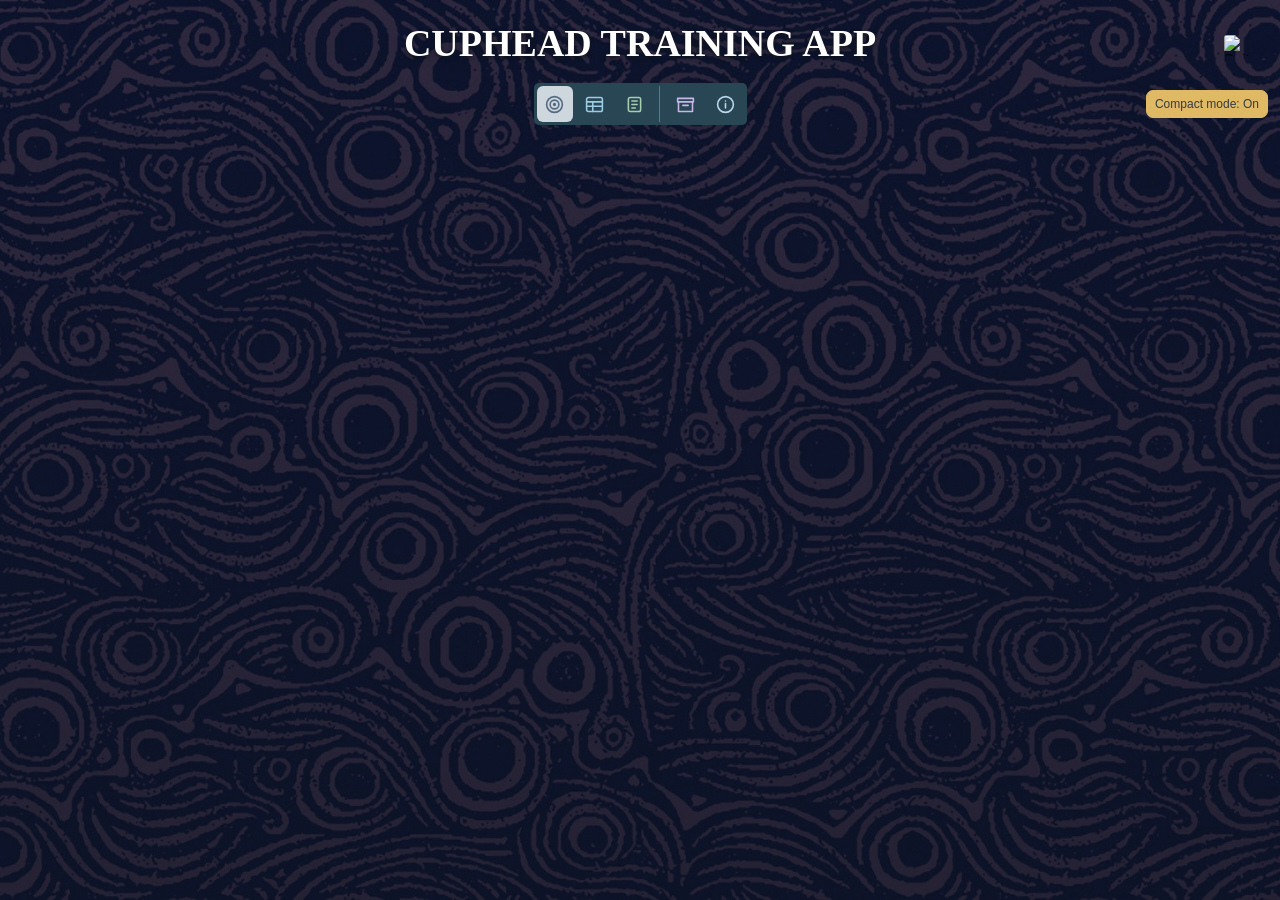
==== Web/app-shell.html @ 6b04f8a5 "Release v1.1.7 with rebalanced 1.1+ rank targets" ====
<!doctype html>
<html lang="en">
<head>
<meta charset="utf-8">
<meta name="viewport" content="width=device-width,initial-scale=1">
<title>Cuphead Training App</title>
<style>
html,body{width:100%;height:100%;margin:0;overflow:hidden;background:#11092c}#pages{position:relative;width:100%;height:100%}iframe{position:absolute;inset:0;width:100%;height:100%;border:0;background:#11092c}iframe[hidden]{display:none}
</style>
</head>
<body><div id="pages">
<iframe id="training" title="Training" src="index.html?v=vanilla-ils"></iframe>
<iframe id="time-table" title="Time Table" data-src="index2.html?v=vanilla-ils" hidden></iframe>
<iframe id="attempt-log" title="Attempt Log" data-src="autolog.html?v=vanilla-ils" hidden></iframe>
<iframe id="info" title="Info" data-src="info.html?v=icon-accents" hidden></iframe>
<iframe id="backups" title="Backups" data-src="backups.html?v=icon-accents" hidden></iframe>
</div>
<script src="js/sound-effects.js"></script>
<script src="js/app-shell.js?v=pt-title"></script>
</body></html>
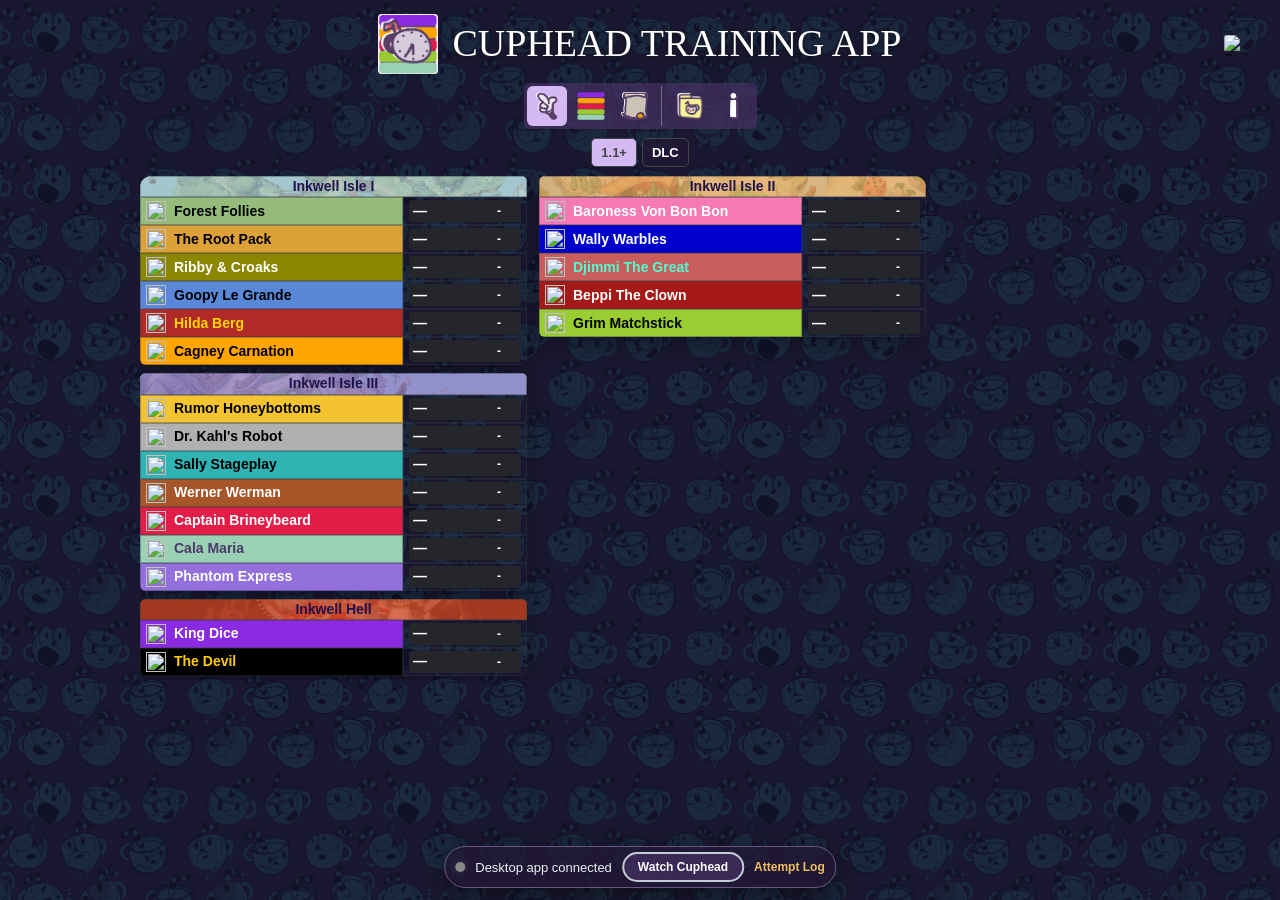
==== commit 6d5ec0af: "Release v1.1.8 with refreshed training layout and assets" ====
--- a/Web/app-shell.html
+++ b/Web/app-shell.html
@@ -4,17 +4,35 @@
 <meta charset="utf-8">
 <meta name="viewport" content="width=device-width,initial-scale=1">
 <title>Cuphead Training App</title>
+<link rel="icon" type="image/png" href="assets/icons/app-logo-small.png">
 <style>
-html,body{width:100%;height:100%;margin:0;overflow:hidden;background:#11092c}#pages{position:relative;width:100%;height:100%}iframe{position:absolute;inset:0;width:100%;height:100%;border:0;background:#11092c}iframe[hidden]{display:none}
+html,body{width:100%;height:100%;margin:0;overflow:hidden;background:#19182c}
+#pages{position:relative;width:100%;height:100%;overflow:hidden}
+#pages::before{
+    --tile-width:360px;
+    --tile-height:463px;
+    content:"";
+    position:absolute;
+    inset:calc(-1 * var(--tile-height)) 0 0 calc(-1 * var(--tile-width));
+    background:url("assets/backgrounds/cuphead-pattern.png") repeat;
+    background-size:var(--tile-width) var(--tile-height);
+    animation:pattern-drift 180s linear infinite;
+}
+@keyframes pattern-drift {
+    to { transform:translate3d(var(--tile-width),var(--tile-height),0); }
+}
+@media (prefers-reduced-motion:reduce) { #pages::before{animation:none} }
+iframe{position:absolute;inset:0;width:100%;height:100%;border:0}
+iframe[hidden]{display:none}
 </style>
 </head>
 <body><div id="pages">
-<iframe id="training" title="Training" src="index.html?v=vanilla-ils"></iframe>
-<iframe id="time-table" title="Time Table" data-src="index2.html?v=vanilla-ils" hidden></iframe>
-<iframe id="attempt-log" title="Attempt Log" data-src="autolog.html?v=vanilla-ils" hidden></iframe>
-<iframe id="info" title="Info" data-src="info.html?v=icon-accents" hidden></iframe>
-<iframe id="backups" title="Backups" data-src="backups.html?v=icon-accents" hidden></iframe>
+<iframe id="training" title="Training" src="index.html?v=1.1.8"></iframe>
+<iframe id="time-table" title="Time Table" data-src="index2.html?v=1.1.8" hidden></iframe>
+<iframe id="attempt-log" title="Attempt Log" data-src="autolog.html?v=1.1.8" hidden></iframe>
+<iframe id="info" title="Info" data-src="info.html?v=1.1.8" hidden></iframe>
+<iframe id="backups" title="Backups" data-src="backups.html?v=1.1.8" hidden></iframe>
 </div>
-<script src="js/sound-effects.js"></script>
-<script src="js/app-shell.js?v=pt-title"></script>
+<script src="js/sound-effects.js?v=1.1.8"></script>
+<script src="js/app-shell.js?v=1.1.8"></script>
 </body></html>
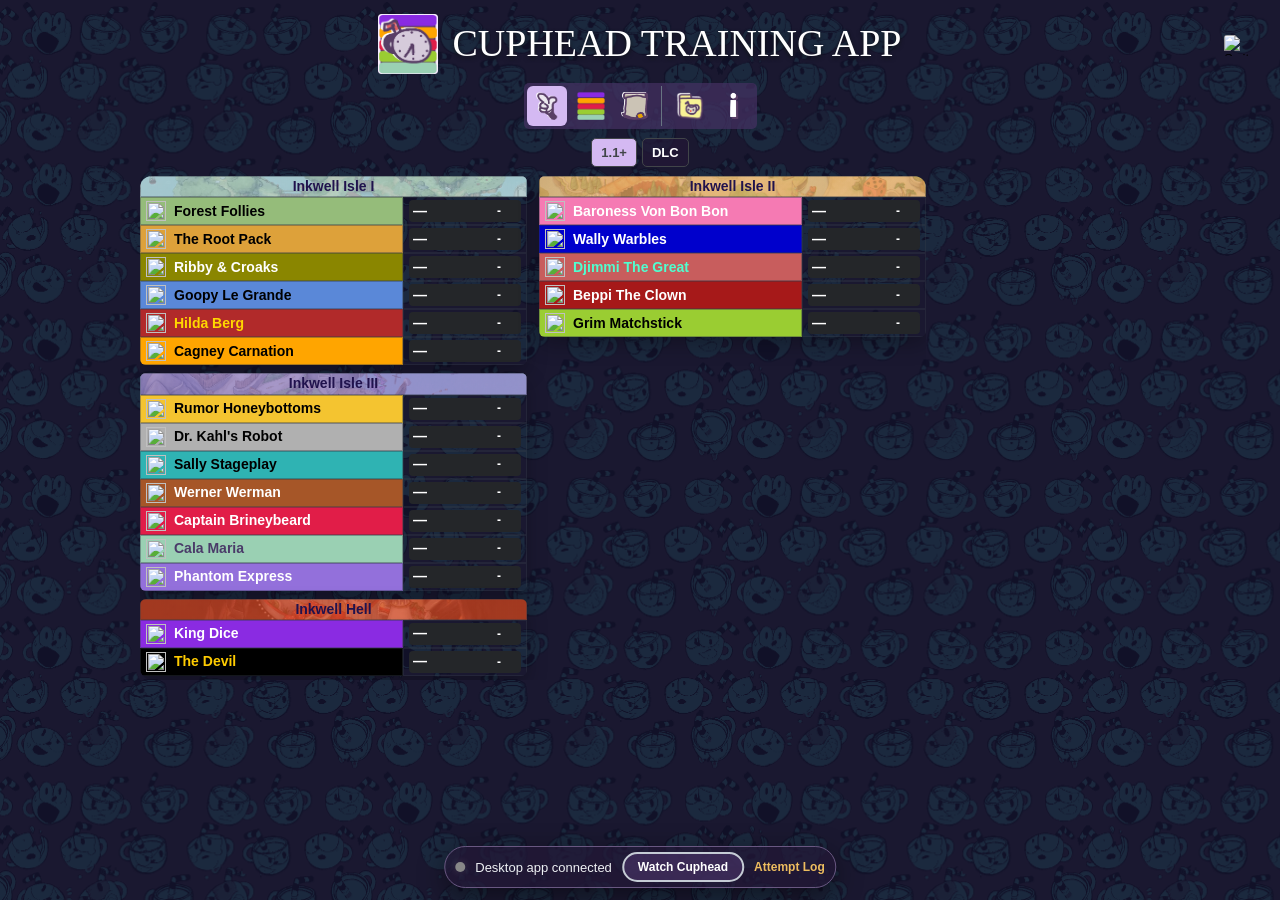
==== commit dfad89ad: "Set the Windows release version to v1.2.0" ====
--- a/Web/app-shell.html
+++ b/Web/app-shell.html
@@ -27,12 +27,12 @@
 </style>
 </head>
 <body><div id="pages">
-<iframe id="training" title="Training" src="index.html?v=1.1.8"></iframe>
-<iframe id="time-table" title="Time Table" data-src="index2.html?v=1.1.8" hidden></iframe>
-<iframe id="attempt-log" title="Attempt Log" data-src="autolog.html?v=1.1.8" hidden></iframe>
-<iframe id="info" title="Info" data-src="info.html?v=1.1.8" hidden></iframe>
-<iframe id="backups" title="Backups" data-src="backups.html?v=1.1.8" hidden></iframe>
+<iframe id="training" title="Training" src="index.html?v=1.2.0"></iframe>
+<iframe id="time-table" title="Time Table" data-src="index2.html?v=1.2.0" hidden></iframe>
+<iframe id="attempt-log" title="Attempt Log" data-src="autolog.html?v=1.2.0" hidden></iframe>
+<iframe id="info" title="Info" data-src="info.html?v=1.2.0" hidden></iframe>
+<iframe id="backups" title="Backups" data-src="backups.html?v=1.2.0" hidden></iframe>
 </div>
-<script src="js/sound-effects.js?v=1.1.8"></script>
-<script src="js/app-shell.js?v=1.1.8"></script>
+<script src="js/sound-effects.js?v=1.2.0"></script>
+<script src="js/app-shell.js?v=1.2.0"></script>
 </body></html>
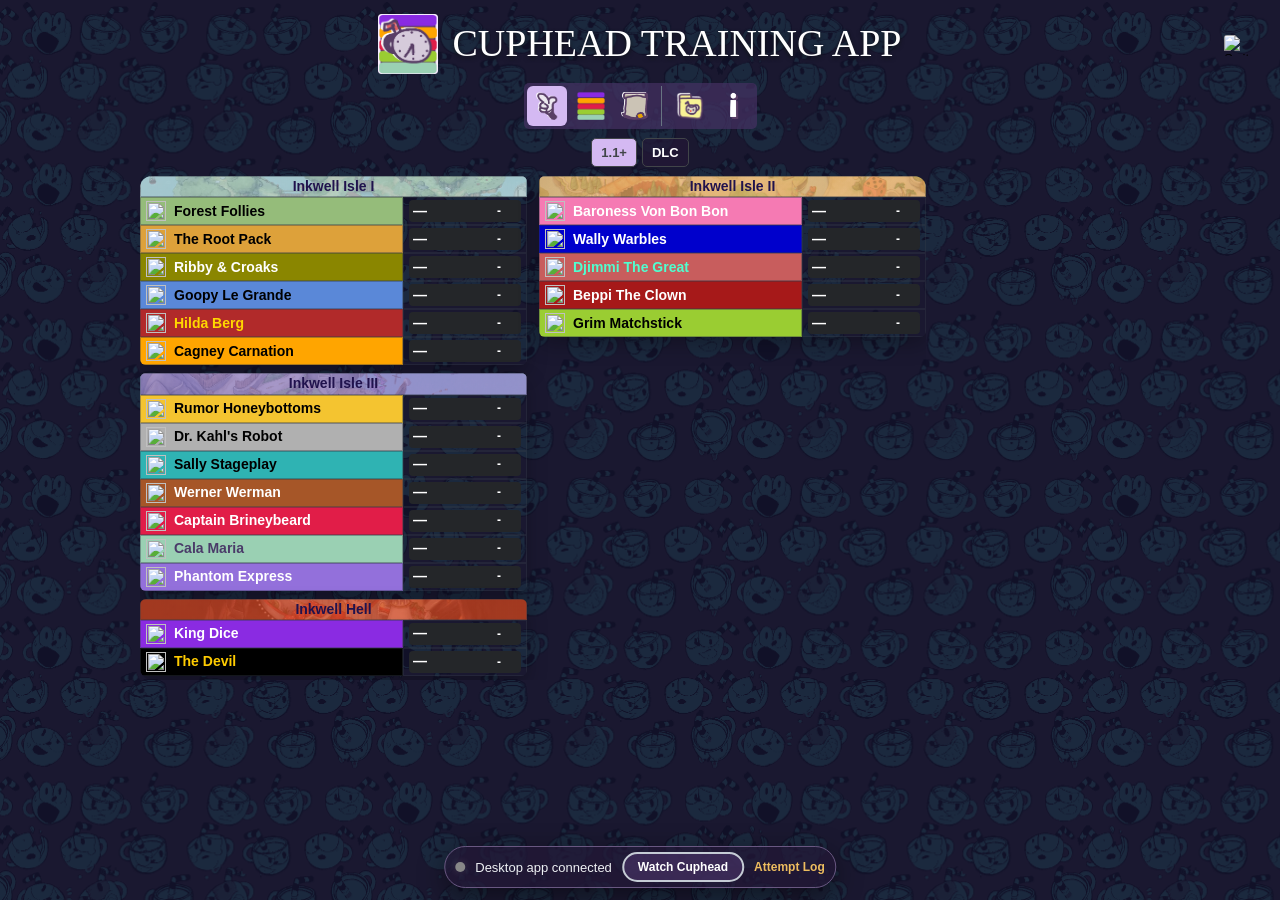
==== commit 746d313d: "Add a palette picker next to the language flag" ====
--- a/Web/app-shell.html
+++ b/Web/app-shell.html
@@ -5,6 +5,7 @@
 <meta name="viewport" content="width=device-width,initial-scale=1">
 <title>Cuphead Training App</title>
 <link rel="icon" type="image/png" href="assets/icons/app-logo-small.png">
+<script src="js/site-palette.js?v=flag-palette"></script>
 <style>
 html,body{width:100%;height:100%;margin:0;overflow:hidden;background:#19182c}
 #pages{position:relative;width:100%;height:100%;overflow:hidden}
@@ -16,6 +17,7 @@
     inset:calc(-1 * var(--tile-height)) 0 0 calc(-1 * var(--tile-width));
     background:url("assets/backgrounds/cuphead-pattern.png") repeat;
     background-size:var(--tile-width) var(--tile-height);
+    filter:hue-rotate(calc((var(--site-hue, 265) - 265) * 1deg));
     animation:pattern-drift 180s linear infinite;
 }
 @keyframes pattern-drift {
@@ -27,12 +29,12 @@
 </style>
 </head>
 <body><div id="pages">
-<iframe id="training" title="Training" src="index.html?v=1.2.0"></iframe>
-<iframe id="time-table" title="Time Table" data-src="index2.html?v=1.2.0" hidden></iframe>
-<iframe id="attempt-log" title="Attempt Log" data-src="autolog.html?v=1.2.0" hidden></iframe>
-<iframe id="info" title="Info" data-src="info.html?v=1.2.0" hidden></iframe>
-<iframe id="backups" title="Backups" data-src="backups.html?v=1.2.0" hidden></iframe>
+<iframe id="training" title="Training" src="index.html?v=1.2.1"></iframe>
+<iframe id="time-table" title="Time Table" data-src="index2.html?v=1.2.1" hidden></iframe>
+<iframe id="attempt-log" title="Attempt Log" data-src="autolog.html?v=1.2.1" hidden></iframe>
+<iframe id="info" title="Info" data-src="info.html?v=1.2.1" hidden></iframe>
+<iframe id="backups" title="Backups" data-src="backups.html?v=1.2.1" hidden></iframe>
 </div>
-<script src="js/sound-effects.js?v=1.2.0"></script>
-<script src="js/app-shell.js?v=1.2.0"></script>
+<script src="js/sound-effects.js?v=1.2.1"></script>
+<script src="js/app-shell.js?v=1.2.1"></script>
 </body></html>
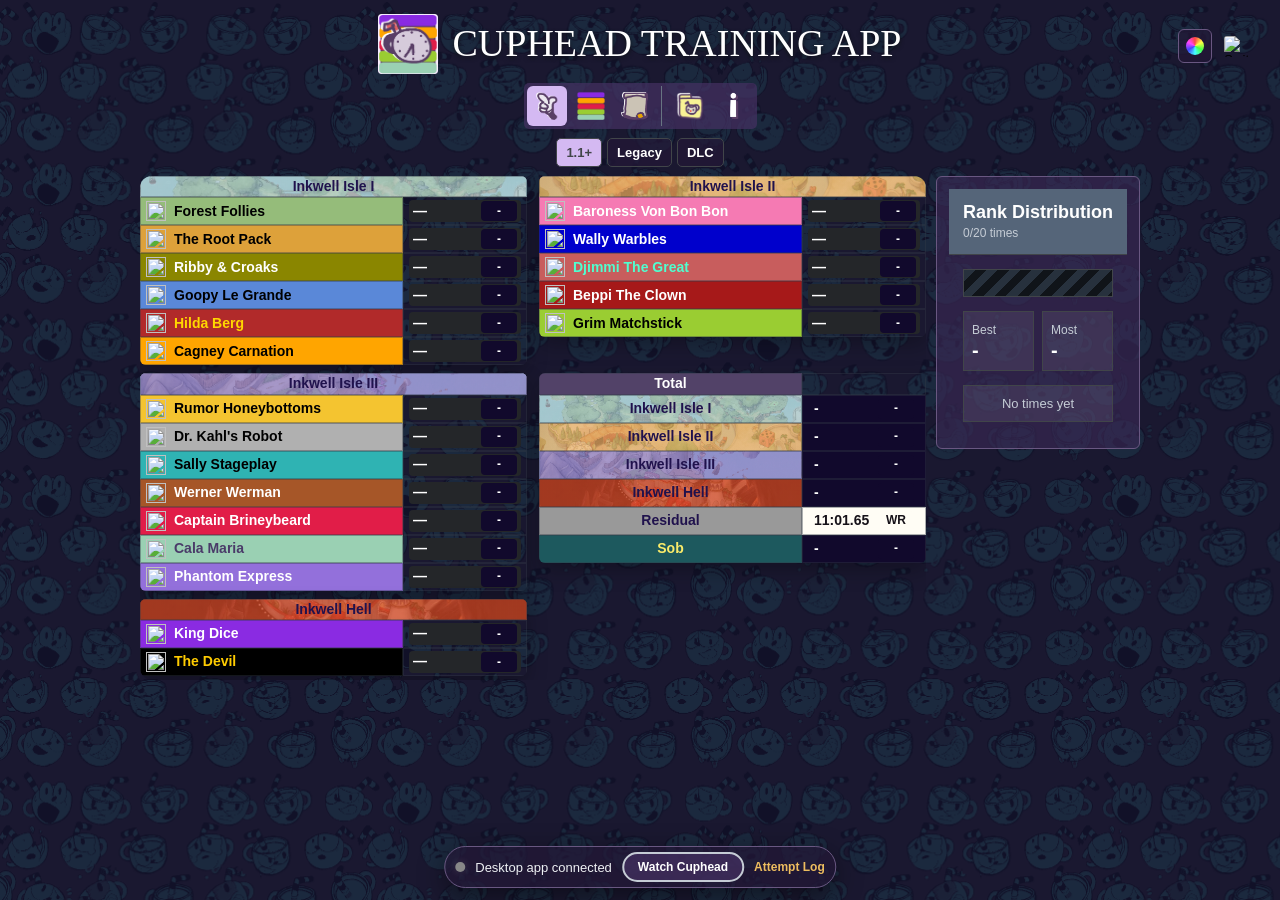
==== commit f77f6e7e: "Release v1.2.2 with category sync, pinned tables and faster statistics" ====
--- a/Web/app-shell.html
+++ b/Web/app-shell.html
@@ -5,36 +5,16 @@
 <meta name="viewport" content="width=device-width,initial-scale=1">
 <title>Cuphead Training App</title>
 <link rel="icon" type="image/png" href="assets/icons/app-logo-small.png">
-<script src="js/site-palette.js?v=flag-palette"></script>
-<style>
-html,body{width:100%;height:100%;margin:0;overflow:hidden;background:#19182c}
-#pages{position:relative;width:100%;height:100%;overflow:hidden}
-#pages::before{
-    --tile-width:360px;
-    --tile-height:463px;
-    content:"";
-    position:absolute;
-    inset:calc(-1 * var(--tile-height)) 0 0 calc(-1 * var(--tile-width));
-    background:url("assets/backgrounds/cuphead-pattern.png") repeat;
-    background-size:var(--tile-width) var(--tile-height);
-    filter:hue-rotate(calc((var(--site-hue, 265) - 265) * 1deg));
-    animation:pattern-drift 180s linear infinite;
-}
-@keyframes pattern-drift {
-    to { transform:translate3d(var(--tile-width),var(--tile-height),0); }
-}
-@media (prefers-reduced-motion:reduce) { #pages::before{animation:none} }
-iframe{position:absolute;inset:0;width:100%;height:100%;border:0}
-iframe[hidden]{display:none}
-</style>
+<script src="js/site-palette.js?v=web-cleanup"></script>
+<link rel="stylesheet" href="css/app-shell.css?v=web-cleanup">
 </head>
 <body><div id="pages">
-<iframe id="training" title="Training" src="index.html?v=1.2.1"></iframe>
-<iframe id="time-table" title="Time Table" data-src="index2.html?v=1.2.1" hidden></iframe>
-<iframe id="attempt-log" title="Attempt Log" data-src="autolog.html?v=1.2.1" hidden></iframe>
-<iframe id="info" title="Info" data-src="info.html?v=1.2.1" hidden></iframe>
-<iframe id="backups" title="Backups" data-src="backups.html?v=1.2.1" hidden></iframe>
+<iframe id="training" title="Training" src="index.html?v=table-category-update"></iframe>
+<iframe id="time-table" title="Time Table" data-src="index2.html?v=table-category-update" hidden></iframe>
+<iframe id="attempt-log" title="Attempt Log" data-src="autolog.html?v=table-category-update" hidden></iframe>
+<iframe id="info" title="Info" data-src="info.html?v=table-category-update" hidden></iframe>
+<iframe id="backups" title="Backups" data-src="backups.html?v=table-category-update" hidden></iframe>
 </div>
-<script src="js/sound-effects.js?v=1.2.1"></script>
-<script src="js/app-shell.js?v=1.2.1"></script>
+<script src="js/sound-effects.js?v=web-cleanup"></script>
+<script src="js/app-shell.js?v=table-category-update"></script>
 </body></html>
--- a/Web/css/app-shell.css
+++ b/Web/css/app-shell.css
@@ -0,0 +1,9 @@
+html,body{width:100%;height:100%;margin:0;overflow:hidden;background:#19182c}
+#pages{position:relative;width:100%;height:100%;overflow:hidden}
+#pages:before{--tile-width:360px;--tile-height:463px;content:"";position:absolute;inset:calc(-1 * var(--tile-height)) 0 0 calc(-1 * var(--tile-width));background:url(../assets/backgrounds/cuphead-pattern.png) repeat;background-size:var(--tile-width) var(--tile-height);filter:hue-rotate(calc((var(--site-hue, 265) - 265) * 1deg));animation:pattern-drift 180s linear infinite}
+@keyframes pattern-drift{
+to{transform:translate3d(var(--tile-width),var(--tile-height),0)}}
+@media(prefers-reduced-motion:reduce){
+#pages:before{animation:none}}
+iframe{position:absolute;inset:0;width:100%;height:100%;border:0}
+iframe[hidden]{display:none}
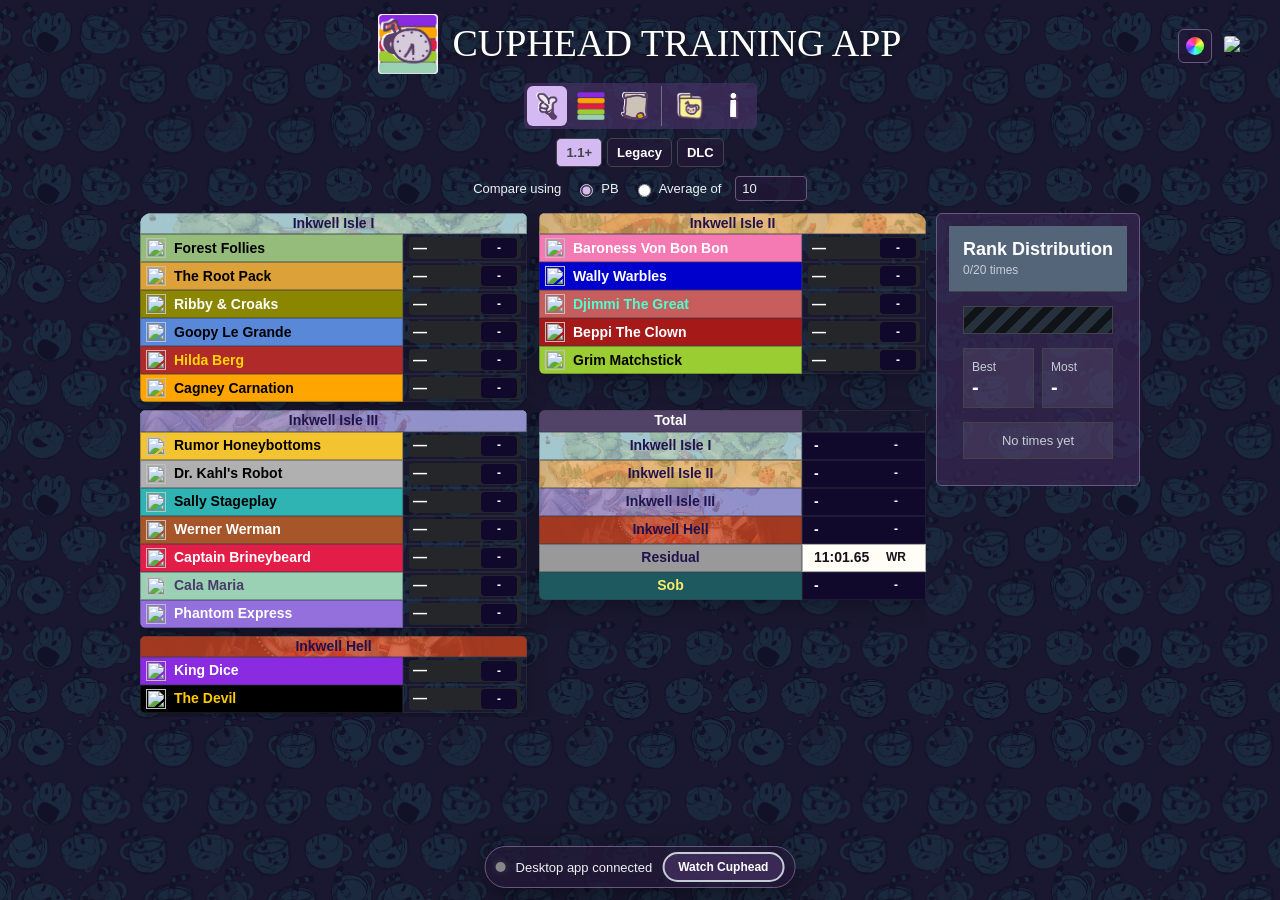
==== commit ecf03a18: "Release v1.3.0 with compact attempt grids and rendering optimizations" ====
--- a/Web/app-shell.html
+++ b/Web/app-shell.html
@@ -5,16 +5,16 @@
 <meta name="viewport" content="width=device-width,initial-scale=1">
 <title>Cuphead Training App</title>
 <link rel="icon" type="image/png" href="assets/icons/app-logo-small.png">
-<script src="js/site-palette.js?v=web-cleanup"></script>
-<link rel="stylesheet" href="css/app-shell.css?v=web-cleanup">
+<script src="js/site-palette.js?v=performance-pass"></script>
+<link rel="stylesheet" href="css/app-shell.css?v=performance-pass">
 </head>
 <body><div id="pages">
-<iframe id="training" title="Training" src="index.html?v=table-category-update"></iframe>
-<iframe id="time-table" title="Time Table" data-src="index2.html?v=table-category-update" hidden></iframe>
-<iframe id="attempt-log" title="Attempt Log" data-src="autolog.html?v=table-category-update" hidden></iframe>
-<iframe id="info" title="Info" data-src="info.html?v=table-category-update" hidden></iframe>
-<iframe id="backups" title="Backups" data-src="backups.html?v=table-category-update" hidden></iframe>
+<iframe id="training" title="Training" src="index.html?v=performance-pass"></iframe>
+<iframe id="time-table" title="Time Table" data-src="index2.html?v=performance-pass" hidden></iframe>
+<iframe id="attempt-log" title="Attempt Log" data-src="autolog.html?v=shared-attempt-grid" hidden></iframe>
+<iframe id="info" title="Info" data-src="info.html?v=performance-pass" hidden></iframe>
+<iframe id="backups" title="Backups" data-src="backups.html?v=performance-pass" hidden></iframe>
 </div>
 <script src="js/sound-effects.js?v=web-cleanup"></script>
-<script src="js/app-shell.js?v=table-category-update"></script>
+<script src="js/app-shell.js?v=performance-pass"></script>
 </body></html>
--- a/Web/css/app-shell.css
+++ b/Web/css/app-shell.css
@@ -1,9 +1,10 @@
 html,body{width:100%;height:100%;margin:0;overflow:hidden;background:#19182c}
 #pages{position:relative;width:100%;height:100%;overflow:hidden}
-#pages:before{--tile-width:360px;--tile-height:463px;content:"";position:absolute;inset:calc(-1 * var(--tile-height)) 0 0 calc(-1 * var(--tile-width));background:url(../assets/backgrounds/cuphead-pattern.png) repeat;background-size:var(--tile-width) var(--tile-height);filter:hue-rotate(calc((var(--site-hue, 265) - 265) * 1deg));animation:pattern-drift 180s linear infinite}
+#pages:before{--tile-width:360px;--tile-height:463px;content:"";position:absolute;inset:calc(-1 * var(--tile-height)) 0 0 calc(-1 * var(--tile-width));background:var(--pattern-image,url(../assets/backgrounds/cuphead-pattern.png)) repeat;background-size:var(--tile-width) var(--tile-height);animation:pattern-drift 180s steps(2700,end) infinite}
 @keyframes pattern-drift{
 to{transform:translate3d(var(--tile-width),var(--tile-height),0)}}
 @media(prefers-reduced-motion:reduce){
 #pages:before{animation:none}}
 iframe{position:absolute;inset:0;width:100%;height:100%;border:0}
 iframe[hidden]{display:none}
+html.is-scrolling #pages:before{animation-play-state:paused}
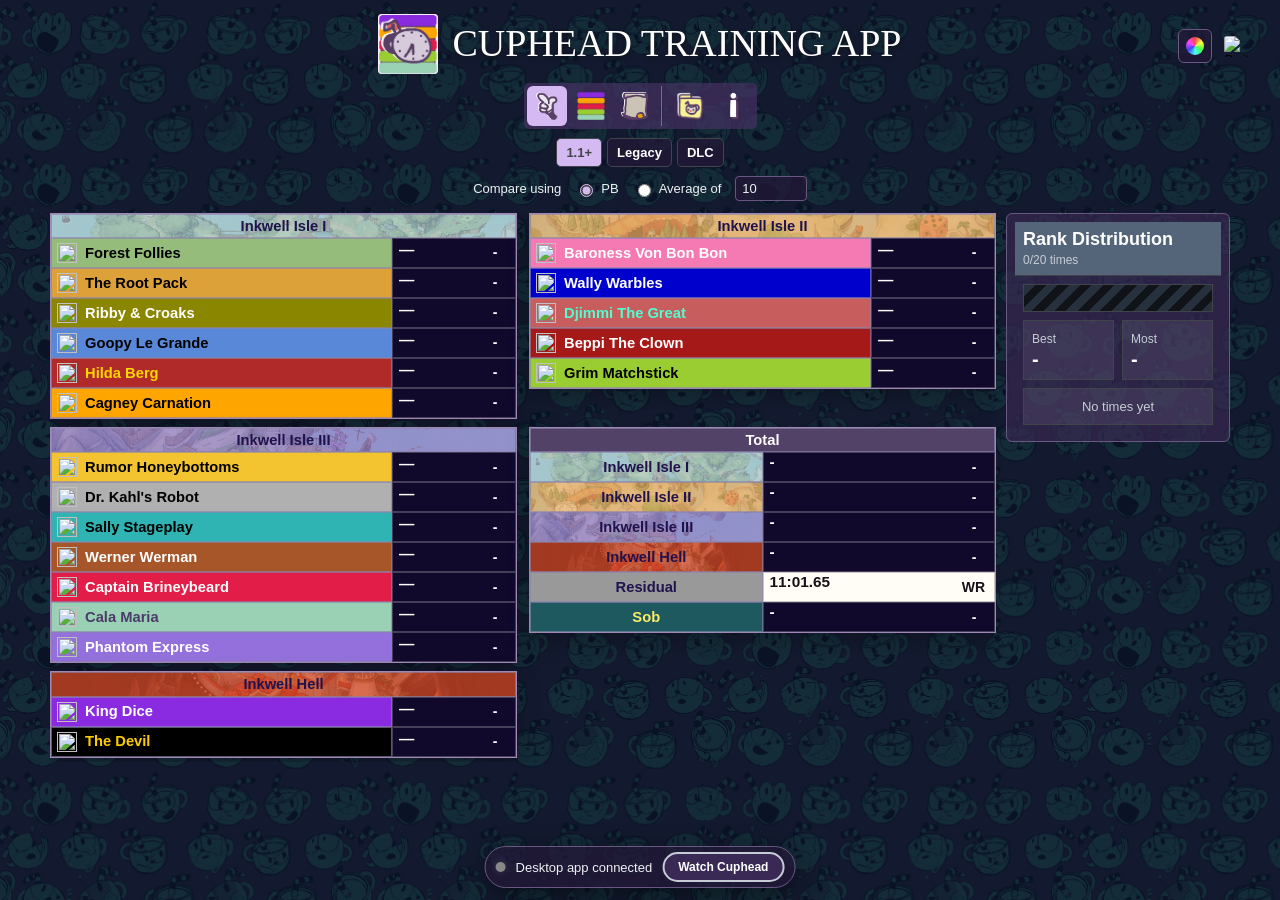
==== commit e465dfce: "Release v1.3.1 with stable graph points and Training layout fixes" ====
--- a/Web/app-shell.html
+++ b/Web/app-shell.html
@@ -5,15 +5,15 @@
 <meta name="viewport" content="width=device-width,initial-scale=1">
 <title>Cuphead Training App</title>
 <link rel="icon" type="image/png" href="assets/icons/app-logo-small.png">
-<script src="js/site-palette.js?v=performance-pass"></script>
+<script src="js/site-palette.js?v=background-hue-offset"></script>
 <link rel="stylesheet" href="css/app-shell.css?v=performance-pass">
 </head>
 <body><div id="pages">
-<iframe id="training" title="Training" src="index.html?v=performance-pass"></iframe>
-<iframe id="time-table" title="Time Table" data-src="index2.html?v=performance-pass" hidden></iframe>
-<iframe id="attempt-log" title="Attempt Log" data-src="autolog.html?v=shared-attempt-grid" hidden></iframe>
-<iframe id="info" title="Info" data-src="info.html?v=performance-pass" hidden></iframe>
-<iframe id="backups" title="Backups" data-src="backups.html?v=performance-pass" hidden></iframe>
+<iframe id="training" title="Training" src="index.html?v=shared-ui-cleanup"></iframe>
+<iframe id="time-table" title="Time Table" data-src="index2.html?v=shared-ui-cleanup" hidden></iframe>
+<iframe id="attempt-log" title="Attempt Log" data-src="autolog.html?v=shared-ui-cleanup" hidden></iframe>
+<iframe id="info" title="Info" data-src="info.html?v=shared-ui-cleanup" hidden></iframe>
+<iframe id="backups" title="Backups" data-src="backups.html?v=shared-ui-cleanup" hidden></iframe>
 </div>
 <script src="js/sound-effects.js?v=web-cleanup"></script>
 <script src="js/app-shell.js?v=performance-pass"></script>
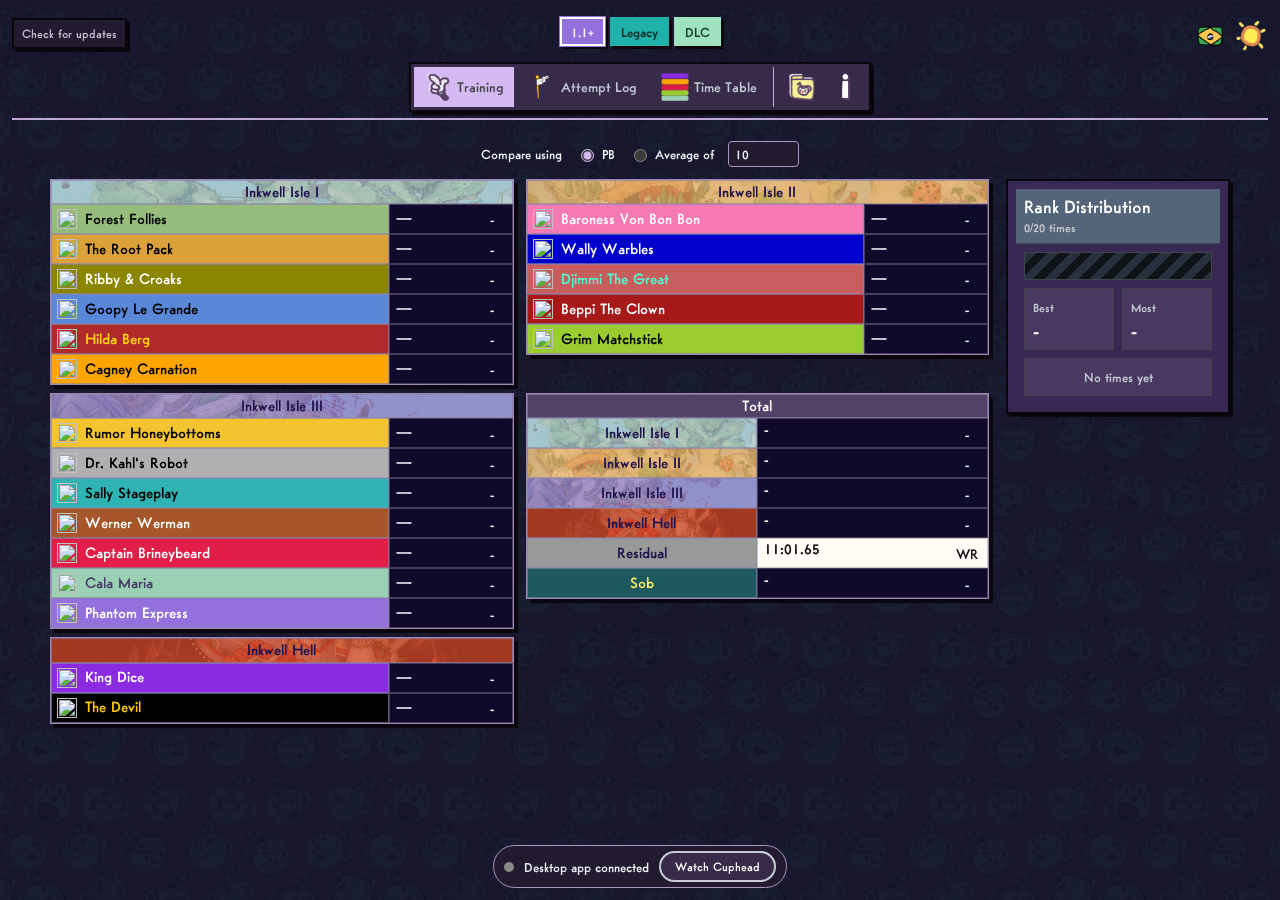
==== commit 3a6e5683: "Release v1.4.0 with unified interface and graph updates" ====
--- a/Web/app-shell.html
+++ b/Web/app-shell.html
@@ -5,16 +5,17 @@
 <meta name="viewport" content="width=device-width,initial-scale=1">
 <title>Cuphead Training App</title>
 <link rel="icon" type="image/png" href="assets/icons/app-logo-small.png">
-<script src="js/site-palette.js?v=background-hue-offset"></script>
-<link rel="stylesheet" href="css/app-shell.css?v=performance-pass">
+<link rel="stylesheet" href="css/app-shell.css?v=1.4.0">
+<link rel="stylesheet" href="css/app-ui.css?v=1.4.0">
+<script src="js/appearance.js?v=1.4.0"></script>
 </head>
 <body><div id="pages">
-<iframe id="training" title="Training" src="index.html?v=shared-ui-cleanup"></iframe>
-<iframe id="time-table" title="Time Table" data-src="index2.html?v=shared-ui-cleanup" hidden></iframe>
-<iframe id="attempt-log" title="Attempt Log" data-src="autolog.html?v=shared-ui-cleanup" hidden></iframe>
-<iframe id="info" title="Info" data-src="info.html?v=shared-ui-cleanup" hidden></iframe>
-<iframe id="backups" title="Backups" data-src="backups.html?v=shared-ui-cleanup" hidden></iframe>
+<iframe id="training" title="Training" src="index.html?v=1.4.0"></iframe>
+<iframe id="attempt-log" title="Attempt Log" data-src="autolog.html?v=1.4.0" hidden></iframe>
+<iframe id="time-table" title="Time Table" data-src="index2.html?v=1.4.0" hidden></iframe>
+<iframe id="info" title="Info" data-src="info.html?v=1.4.0" hidden></iframe>
+<iframe id="backups" title="Backups" data-src="backups.html?v=1.4.0" hidden></iframe>
 </div>
-<script src="js/sound-effects.js?v=web-cleanup"></script>
-<script src="js/app-shell.js?v=performance-pass"></script>
+<script src="js/sound-effects.js?v=1.4.0"></script>
+<script src="js/app-shell.js?v=1.4.0"></script>
 </body></html>
--- a/Web/css/app-shell.css
+++ b/Web/css/app-shell.css
@@ -1,10 +1,7 @@
-html,body{width:100%;height:100%;margin:0;overflow:hidden;background:#19182c}
+html,body{width:100%;height:100%;margin:0;overflow:hidden;background:var(--canvas,#19182c)}
 #pages{position:relative;width:100%;height:100%;overflow:hidden}
-#pages:before{--tile-width:360px;--tile-height:463px;content:"";position:absolute;inset:calc(-1 * var(--tile-height)) 0 0 calc(-1 * var(--tile-width));background:var(--pattern-image,url(../assets/backgrounds/cuphead-pattern.png)) repeat;background-size:var(--tile-width) var(--tile-height);animation:pattern-drift 180s steps(2700,end) infinite}
-@keyframes pattern-drift{
-to{transform:translate3d(var(--tile-width),var(--tile-height),0)}}
-@media(prefers-reduced-motion:reduce){
-#pages:before{animation:none}}
+#pages:before{--tile-width:360px;--tile-height:463px;content:"";position:absolute;inset:calc(-1 * var(--tile-height)) 0 0 calc(-1 * var(--tile-width));background:url(../assets/backgrounds/cuphead-pattern.png) repeat;background-size:var(--tile-width) var(--tile-height);opacity:var(--pattern-opacity,.38);}
+
+
 iframe{position:absolute;inset:0;width:100%;height:100%;border:0}
 iframe[hidden]{display:none}
-html.is-scrolling #pages:before{animation-play-state:paused}
--- a/Web/css/app-ui.css
+++ b/Web/css/app-ui.css
@@ -0,0 +1,109 @@
+@font-face{font-family:"Cuphead Vogue";src:url(../assets/fonts/cuphead-vogue-bold.ttf) format("truetype");font-weight:400 700;font-style:normal;font-display:swap}
+:root{color-scheme:dark;--ui-font:"Cuphead Vogue","Segoe UI",sans-serif;--canvas:#19182c;--text:#f0ecf3;--text-muted:#c4bacd;--heading:#edc580;--danger:#ffb6c4;--panel-bg:#392853;--panel-bg-deep:#221b30;--panel-border:#ac96bf;--panel-accent:#5b4677;--panel-accent-soft:#382b49;--panel-selection:#d4b9f2;--pattern-opacity:.38;--separator:#c1a8d8;--death-line:#bb7b85;--frame-ink:#09070c;--frame-shadow:#09070c}
+:root[data-mode=light]{color-scheme:light;--canvas:#d8e4ef;--text:#302746;--text-muted:#59516e;--heading:#5936b8;--danger:#a52c47;--panel-bg:#f4f7fc;--panel-bg-deep:#dce7f2;--panel-border:#8c7b9e;--panel-accent:#dfca87;--panel-accent-soft:#e7e0f2;--panel-selection:#e5d9b4;--pattern-opacity:.055;--separator:#88719e;--death-line:#aa5465;--frame-ink:#665579;--frame-shadow:#256c67}
+body{background-color:var(--canvas);color:var(--text);font-family:var(--ui-font);font-size:15px;font-synthesis:none;text-rendering:optimizeLegibility}
+button,input,select,textarea{font-family:var(--ui-font)}
+.app-header{position:relative;display:grid;grid-template-columns:minmax(0,1fr) auto minmax(0,1fr);grid-template-rows:36px auto;align-items:center;gap:8px 12px;width:100%;margin:0 0 12px;padding:6px 0;border-bottom:2px solid var(--separator);z-index:100}
+.app-header .category-tabs{grid-column:2;grid-row:1;margin:0}
+.app-header .page-tabs{grid-column:2;grid-row:2;margin:0}
+.header-update{grid-column:1;grid-row:1;justify-self:start;align-self:start;padding:6px 8px;border:1px solid var(--panel-border);border-radius:3px;background:var(--panel-bg-deep);color:var(--text-muted);font:inherit;font-size:12px;cursor:pointer}
+.header-update:hover{color:#fff;border-color:var(--panel-selection)}
+.header-update[hidden]{display:none}
+.header-preferences{grid-column:3;grid-row:1;justify-self:end;display:flex;align-items:center;gap:5px}
+.lang-toggle-btn-inline{display:grid;place-items:center;border:0;padding:2px;background:transparent;cursor:pointer}
+.lang-toggle-btn-inline img{width:34px;height:28px;object-fit:contain;transition:transform .12s ease}
+.lang-toggle-btn-inline:hover img,.lang-toggle-btn-inline:focus-visible img{transform:scale(1.12)}
+.lang-toggle-btn-inline:focus-visible{outline:1px dotted var(--panel-selection);outline-offset:3px}
+.mode-toggle-btn{display:grid;place-items:center;padding:2px;border:0;background:none;cursor:pointer}
+.mode-toggle-btn img{width:30px;height:30px;object-fit:contain}
+.mode-toggle-btn:focus-visible{outline:1px dotted var(--separator)}
+.category-tab[data-category-id="1-1"]{--category-color:#9370db;--category-ink:#fff}
+.category-tab[data-category-id=DLC]{--category-color:#9fe2bf;--category-ink:#173c30}
+.category-tab[data-category-id=legacy]{--category-color:#20b2aa;--category-ink:#092e2b}
+.category-tab[data-category-id]{background:var(--category-color);color:var(--category-ink);border:2px solid transparent}
+.category-tab[data-category-id].is-active{opacity:1;border-color:var(--category-ink);outline:1px solid var(--category-color)}
+.category-tab[data-category-id]:hover{opacity:1}
+.page-tabs a.icon-reveal .icon-caption{font-family:var(--ui-font)}
+@media(min-width:1120px){.page-tabs .nav-icon-group:first-child .icon-caption{position:static;display:block;margin-left:5px;padding:0;border:0;background:none;color:inherit;opacity:1;visibility:visible;transform:none;white-space:nowrap;max-width:none;font-size:14px}.page-tabs .nav-icon-group:first-child a.icon-reveal{padding:6px 10px}}
+.backup-page{width:min(760px,100%);margin:0 auto;display:grid;gap:14px}
+.backup-page h1{margin:0;font-size:23px;color:var(--heading)}
+.backup-section{padding:16px}
+.backup-section h2{margin:0 0 10px;font-size:17px}
+.backup-section p{margin:6px 0;color:var(--text-muted);font-size:14px;line-height:1.5}
+.backup-section code{overflow-wrap:anywhere;font-size:12px}
+.backup-controls{display:flex;align-items:center;flex-wrap:wrap;gap:10px;margin-top:14px}
+.backup-controls .data-control-btn{margin:0}
+#backup-status{color:var(--text-muted);font-size:13px}
+body.compact-mode .attempt-log-page{width:min(1180px,calc(100% - 66px));margin:0 auto 48px 66px}
+.recent-attempt-heading{display:flex;flex-wrap:wrap;align-items:center;justify-content:space-between;gap:8px;margin:16px 0 8px}
+body.compact-mode .recent-attempt-heading h2{margin:0}
+.clear-all-attempts{padding:6px 9px;border-radius:3px;font-size:12px}
+.autolog-view-tabs:has(#back-all-bosses[hidden]){display:none}
+.history-chart text,.overall-chart text{font-family:var(--ui-font)}
+.combined-chart-legend span:last-child,.time-history-card .combined-chart-legend span:last-child{color:var(--death-line)}
+#delete-history-dialog{max-width:min(420px,calc(100vw - 32px));padding:20px;background:var(--panel-bg-deep);color:var(--text);border:2px solid var(--panel-border);border-radius:4px;font-family:var(--ui-font)}
+#delete-history-dialog::backdrop{background:#0009}
+#delete-history-dialog h2{margin:0 0 16px;color:var(--danger);font-size:22px}
+.delete-acknowledge{display:flex;align-items:start;gap:8px;margin:18px 0;font-size:14px;line-height:1.4}
+.dialog-actions{display:flex;justify-content:flex-end;gap:8px}
+.danger-button{color:var(--danger);border-color:var(--danger)}
+.data-control-btn:disabled{opacity:.4;cursor:default}
+:is(.page-tabs,.category-tab,.category-sub-option,.data-control-btn,.rank-chart,.backup-section,.info-section,.info-formula,.info-graph-wrap,.header-update){border:2px solid var(--frame-ink);border-radius:0;box-shadow:3px 3px 0 var(--frame-shadow)}
+:is(.backup-section,.info-section){background:var(--panel-bg)}
+:is(.time-chart-heading,.backup-section h2,.info-section h2){padding:5px 8px;background:var(--panel-accent);color:var(--heading);border-bottom:2px solid var(--frame-ink)}
+.page-tabs a,.page-tabs .info-nav-btn.icon-reveal{border-radius:0}
+body[data-page=attempt-log] *,body[data-page=attempt-log] *::before,body[data-page=attempt-log] *::after{border-radius:0!important}
+body[data-page=attempt-log] :is(.boss-detail-view,#overall-progress,.recent-attempt-card){border:2px solid var(--frame-ink);box-shadow:4px 4px 0 var(--frame-shadow)}
+body[data-page=attempt-log] :is(.history-card,.improvement-cards>div){border:1px solid var(--frame-ink);box-shadow:2px 2px 0 var(--frame-shadow)}
+body[data-page=attempt-log] .host-watcher-dock{border-color:#09070c;box-shadow:3px 3px 0 var(--frame-shadow)}
+.category-sub-option[data-sub-option-id=lobber]{background:#9364d5;border:2px solid transparent}
+.category-sub-option[data-sub-option-id=charge]{background:#f4cb53;border:2px solid transparent}
+.category-sub-option[data-sub-option-id].is-active{border-color:var(--text);outline:1px solid var(--separator)}
+.nav-icon-group+.nav-icon-group,.boss-detail-main .boss-detail-heading,.boss-detail-sidebar{border-color:var(--separator)}
+table{box-shadow:4px 4px 0 var(--frame-shadow)}
+.scroll-wrapper{padding-right:6px}
+.training-board>.scroll-wrapper{padding:0 7px 8px 0;overflow:visible}
+body.compact-mode .scroll-wrapper{padding-bottom:8px}
+body[data-page=time-table] .scroll-wrapper{border-right:2px solid var(--separator);border-bottom:2px solid var(--separator);box-shadow:4px 4px 0 var(--frame-shadow)}
+.boss-progress-layout{display:grid;grid-template-columns:minmax(0,1fr) 190px;align-items:start;gap:10px;margin-top:10px}
+body.compact-mode .boss-detail-main .boss-statistics .improvement-cards{grid-template-columns:1fr;margin:0;gap:7px}
+.boss-statistics .improvement-cards>div{background:var(--panel-bg-deep)}
+.boss-statistics .improvement-cards span{font-size:12px;color:var(--text-muted)}
+.boss-statistics .improvement-cards strong{font-size:16px}
+.boss-statistics .boss-averages h3{margin:0 0 5px;font-size:14px}
+.boss-statistics .boss-averages-table{width:100%;min-width:0;table-layout:auto;border-collapse:collapse;border:0;box-shadow:none;background:transparent}
+.boss-statistics .boss-averages-table :is(th,td){position:static;width:auto;min-width:0;max-width:none;padding:3px 2px;border:0;background:transparent;font-size:14px;line-height:1.3;text-align:center}
+.boss-statistics .boss-averages-table thead th{font-size:11px;color:var(--text-muted);font-weight:400}
+.boss-statistics .boss-averages-table .average-rank-time{display:block;padding:3px 5px;background:var(--average-bg);color:var(--average-text);font-size:16px;font-variant-numeric:tabular-nums;white-space:nowrap;text-align:center}
+body[data-page=attempt-log] .boss-statistics .playtime-summary{border-left:3px solid #8baeea;background:color-mix(in srgb,#586db9 17%,var(--panel-bg-deep))}
+body[data-page=attempt-log] .boss-statistics .best-clear-summary{border-left:3px solid #dcb254;background:color-mix(in srgb,#dcb254 12%,var(--panel-bg-deep))}
+.boss-statistics .playtime-summary strong{color:#bfd7ff}
+.boss-statistics .best-clear-summary strong{color:#f4d48c}
+html[data-mode=light] .boss-statistics .playtime-summary strong{color:#385f9e}
+html[data-mode=light] .boss-statistics .best-clear-summary strong{color:#855719}
+body.compact-mode .boss-detail-main .time-history-chart{height:270px}
+.death-rate-line{fill:none;stroke:var(--death-line);stroke-width:2.2;stroke-dasharray:7 4;opacity:1;vector-effect:non-scaling-stroke;pointer-events:none}
+.history-chart .attempt-dot{opacity:.23;stroke:none;pointer-events:none}
+.time-history-card .history-chart .time-axis-mark line{stroke:var(--panel-border);opacity:.3}
+.overall-chart polyline{stroke-width:2.8}
+.overall-boss-lines .is-unselected{opacity:.08!important}
+.overall-boss-key[aria-pressed=true]{outline:2px solid var(--separator);outline-offset:2px}
+html[data-mode=light] :is(.host-watcher-text,.host-watcher-btn){color:var(--text)}
+html[data-mode=light] :is(.average-slider-label output,.time-history-card .average-slider-label output){color:var(--heading)}
+html[data-mode=light] :is(.icon-caption,.chart-hover-tooltip,.time-history-card .chart-hover-tooltip,.time-input,.time-input-wrapper){background:var(--panel-bg-deep);color:var(--text)}
+html[data-mode=light] .training-board .time-input-wrapper{background:transparent!important}
+html[data-mode=light] .rank-chart,html[data-mode=light] .header-update,html[data-mode=light] .page-tabs a,html[data-mode=light] .data-control-btn{color:var(--text)}
+html[data-mode=light] .time-history-card .chart-zoom{color:var(--text-muted);background:var(--panel-bg-deep);border-color:var(--panel-border)}
+/* Pale blue frames, purple ink, gold title strips and solid teal shadows. */
+html[data-mode=light] :is(.page-tabs a:hover,.header-update:hover,.data-control-btn:hover){background:var(--panel-accent-soft);color:var(--heading)}
+html[data-mode=light] :is(.page-tabs a.active,.page-tabs .info-nav-btn.active-info,.detail-tabs button.is-active){background:var(--panel-selection);color:var(--heading)}
+html[data-mode=light] :is(.rank-chart-header,thead th,thead th.island,thead th.boss){background:var(--panel-accent);color:var(--heading)}
+html[data-mode=light] .overall-chart .overall-zero-reference text{fill:var(--heading)}
+html[data-mode=light] .boss-detail-sidebar{background:var(--panel-bg-deep);box-shadow:3px 0 0 var(--frame-shadow)}
+html[data-mode=light] .boss-stat-card{box-shadow:3px 3px 0 var(--frame-shadow)}
+html[data-mode=light] .rank-chart-empty-segment{background:repeating-linear-gradient(135deg,#dce7f2,#dce7f2 8px,#c6d4e2 8px,#c6d4e2 16px)}
+html[data-mode=light] :is(.training-comparison,.boss-averages-table tbody th,.rank-chart-header span,.rank-chart-stats span,.rank-chart-empty){color:var(--text-muted)}
+html[data-mode=light] :is(td:has(.personal-rank-empty),.personal-rank-empty){background:var(--panel-bg-deep)!important;color:var(--text-muted)!important}
+html[data-mode=light] td:has(.personal-rank-empty) .auto-time-display{color:var(--text-muted)}
+@media(max-width:850px){.boss-progress-layout{grid-template-columns:minmax(0,1fr)}body.compact-mode .boss-detail-main .boss-statistics .improvement-cards{grid-template-columns:repeat(2,minmax(0,1fr))}.boss-statistics .boss-averages{grid-column:1/-1}}
+@media(max-width:600px){.app-header{grid-template-columns:minmax(0,1fr) auto minmax(0,1fr);gap:8px 4px}.header-update{max-width:105px;font-size:10px;padding:4px}.page-tabs .nav-artwork{width:24px;height:24px}.nav-icon-group{gap:1px}.nav-icon-group+.nav-icon-group{padding-left:3px;margin-left:1px}}
